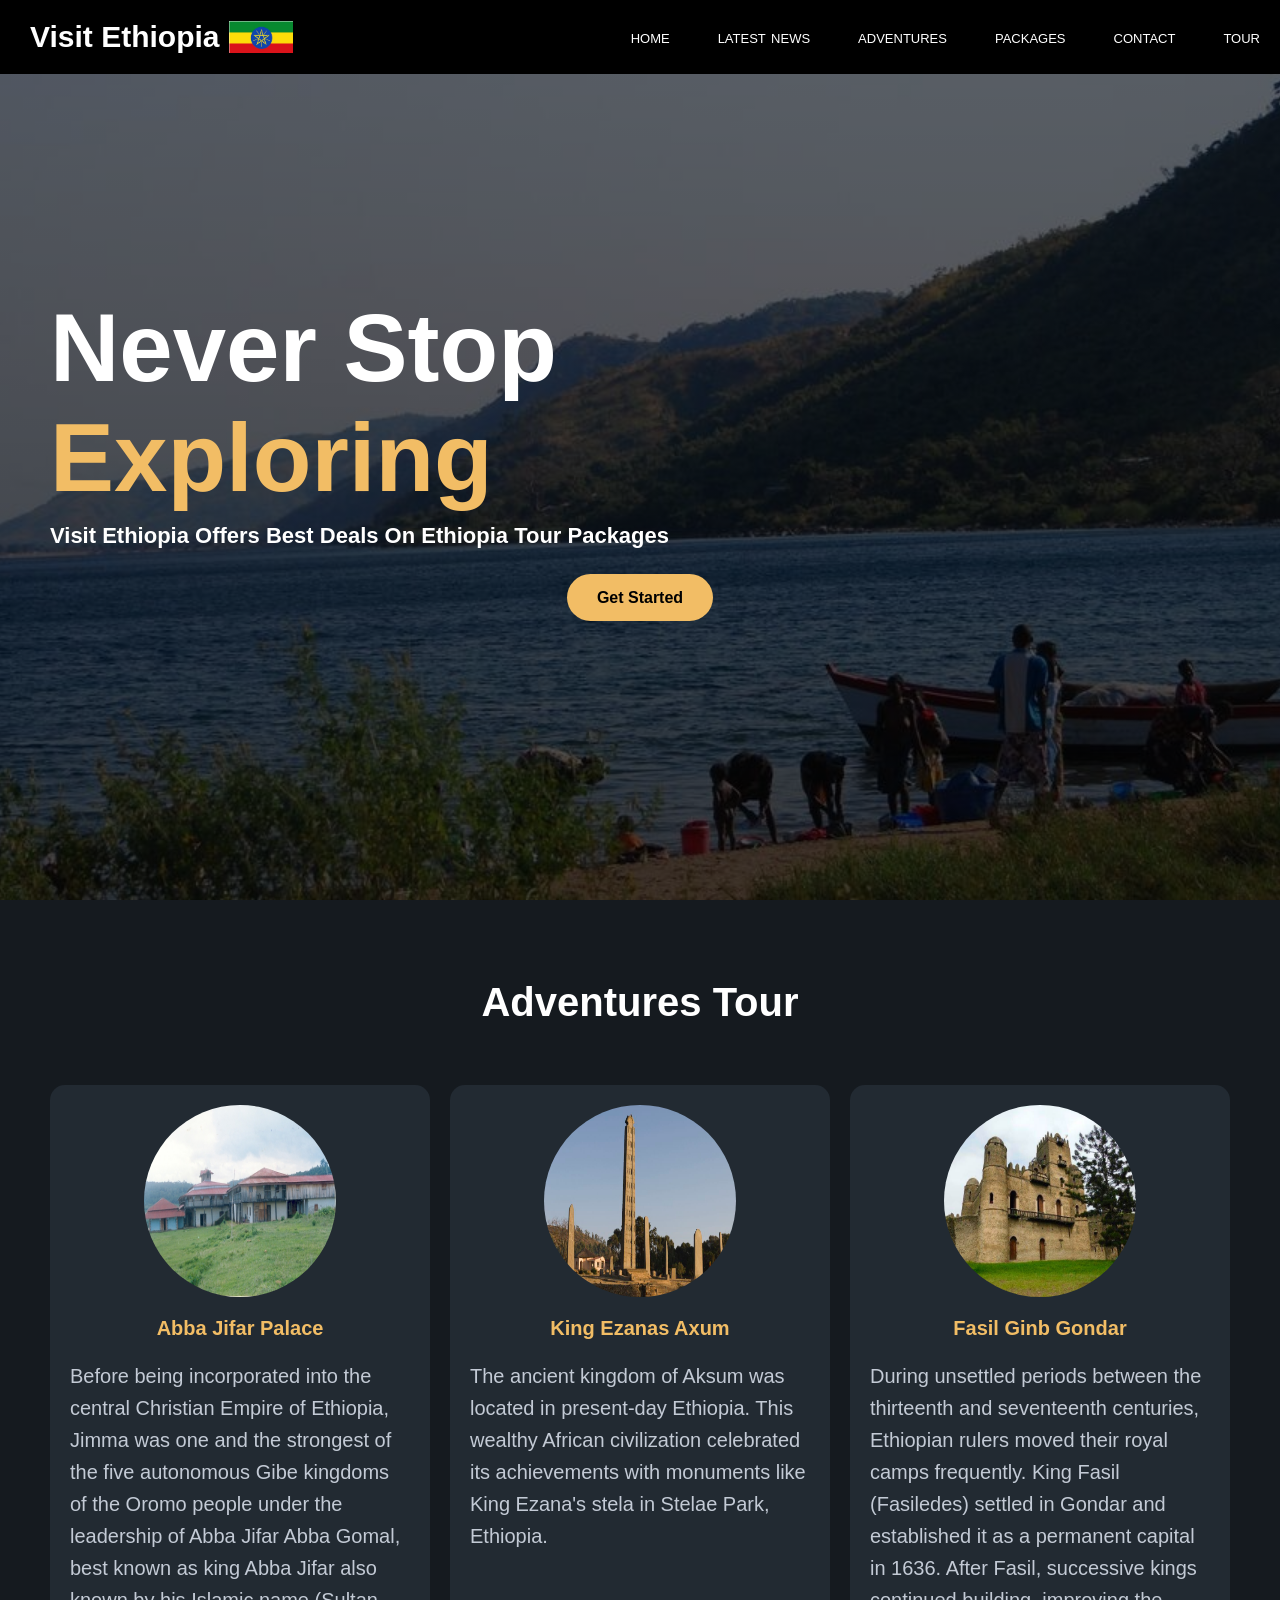
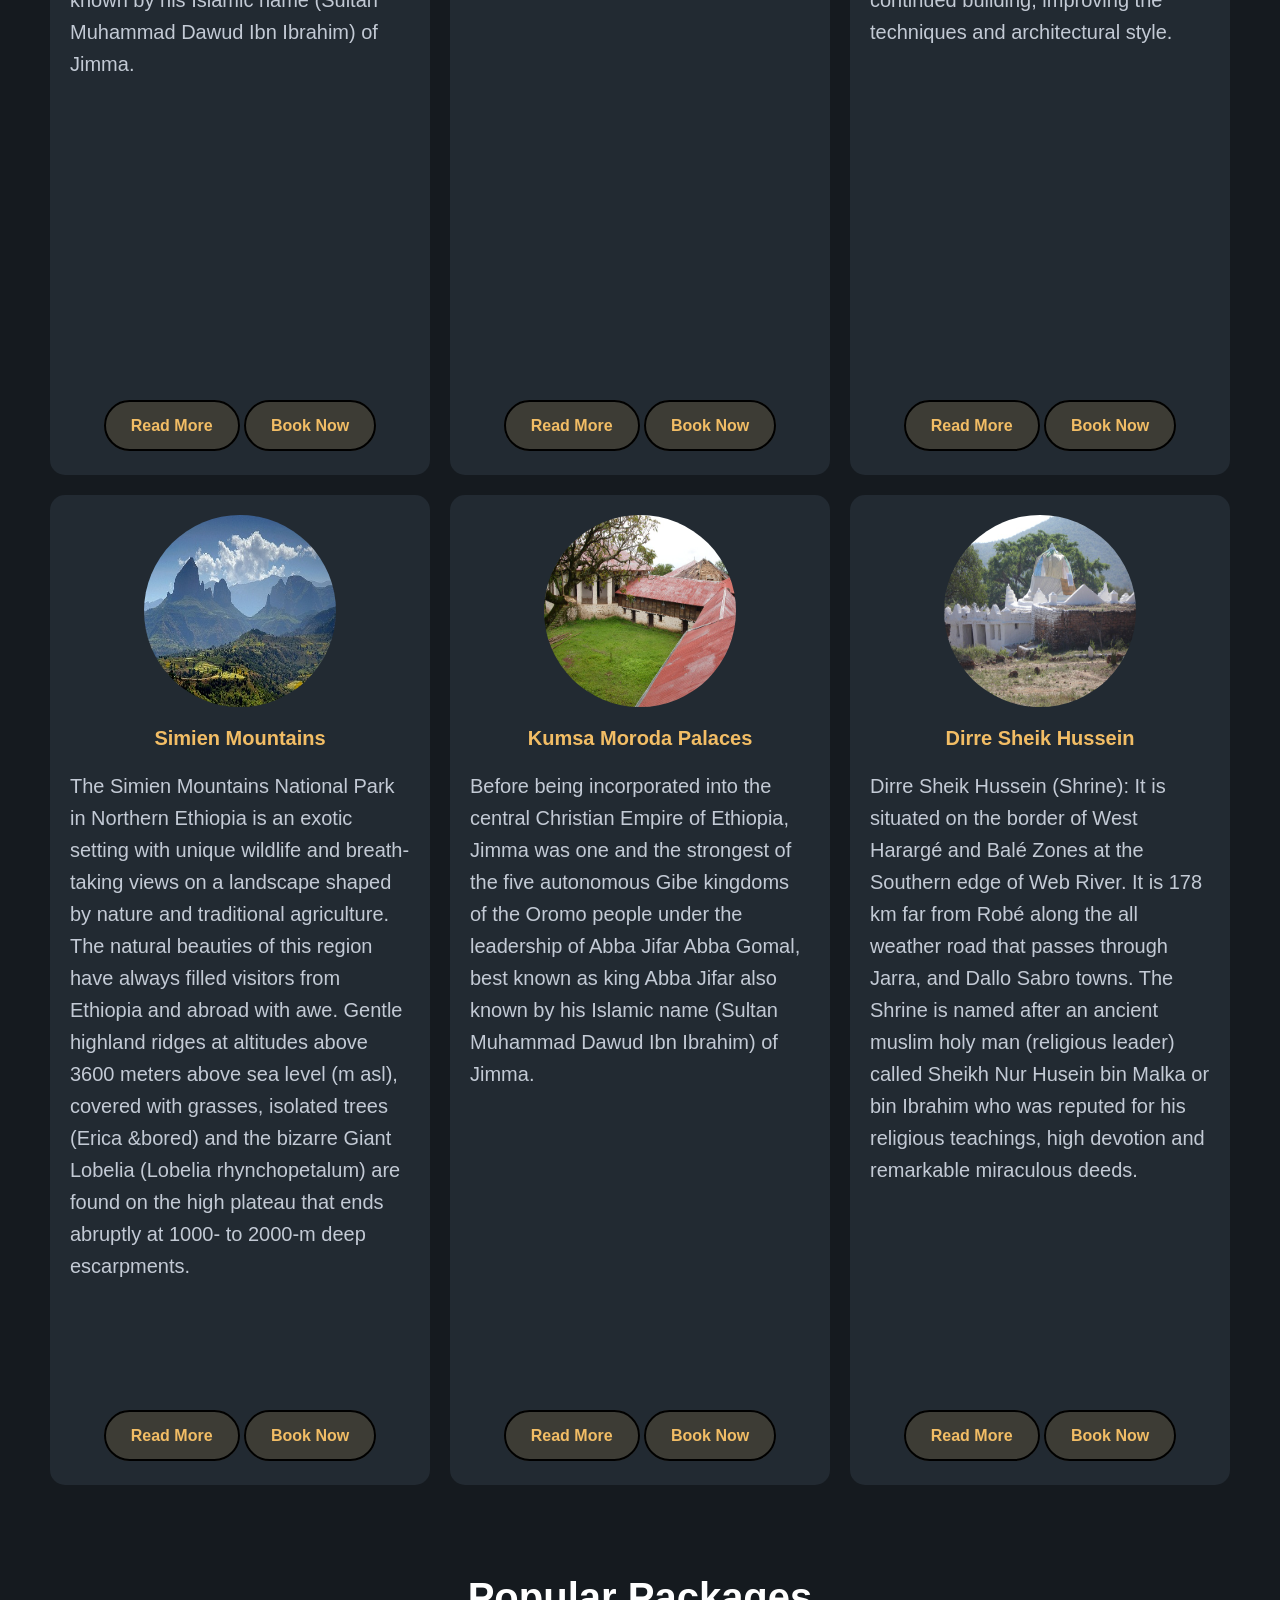
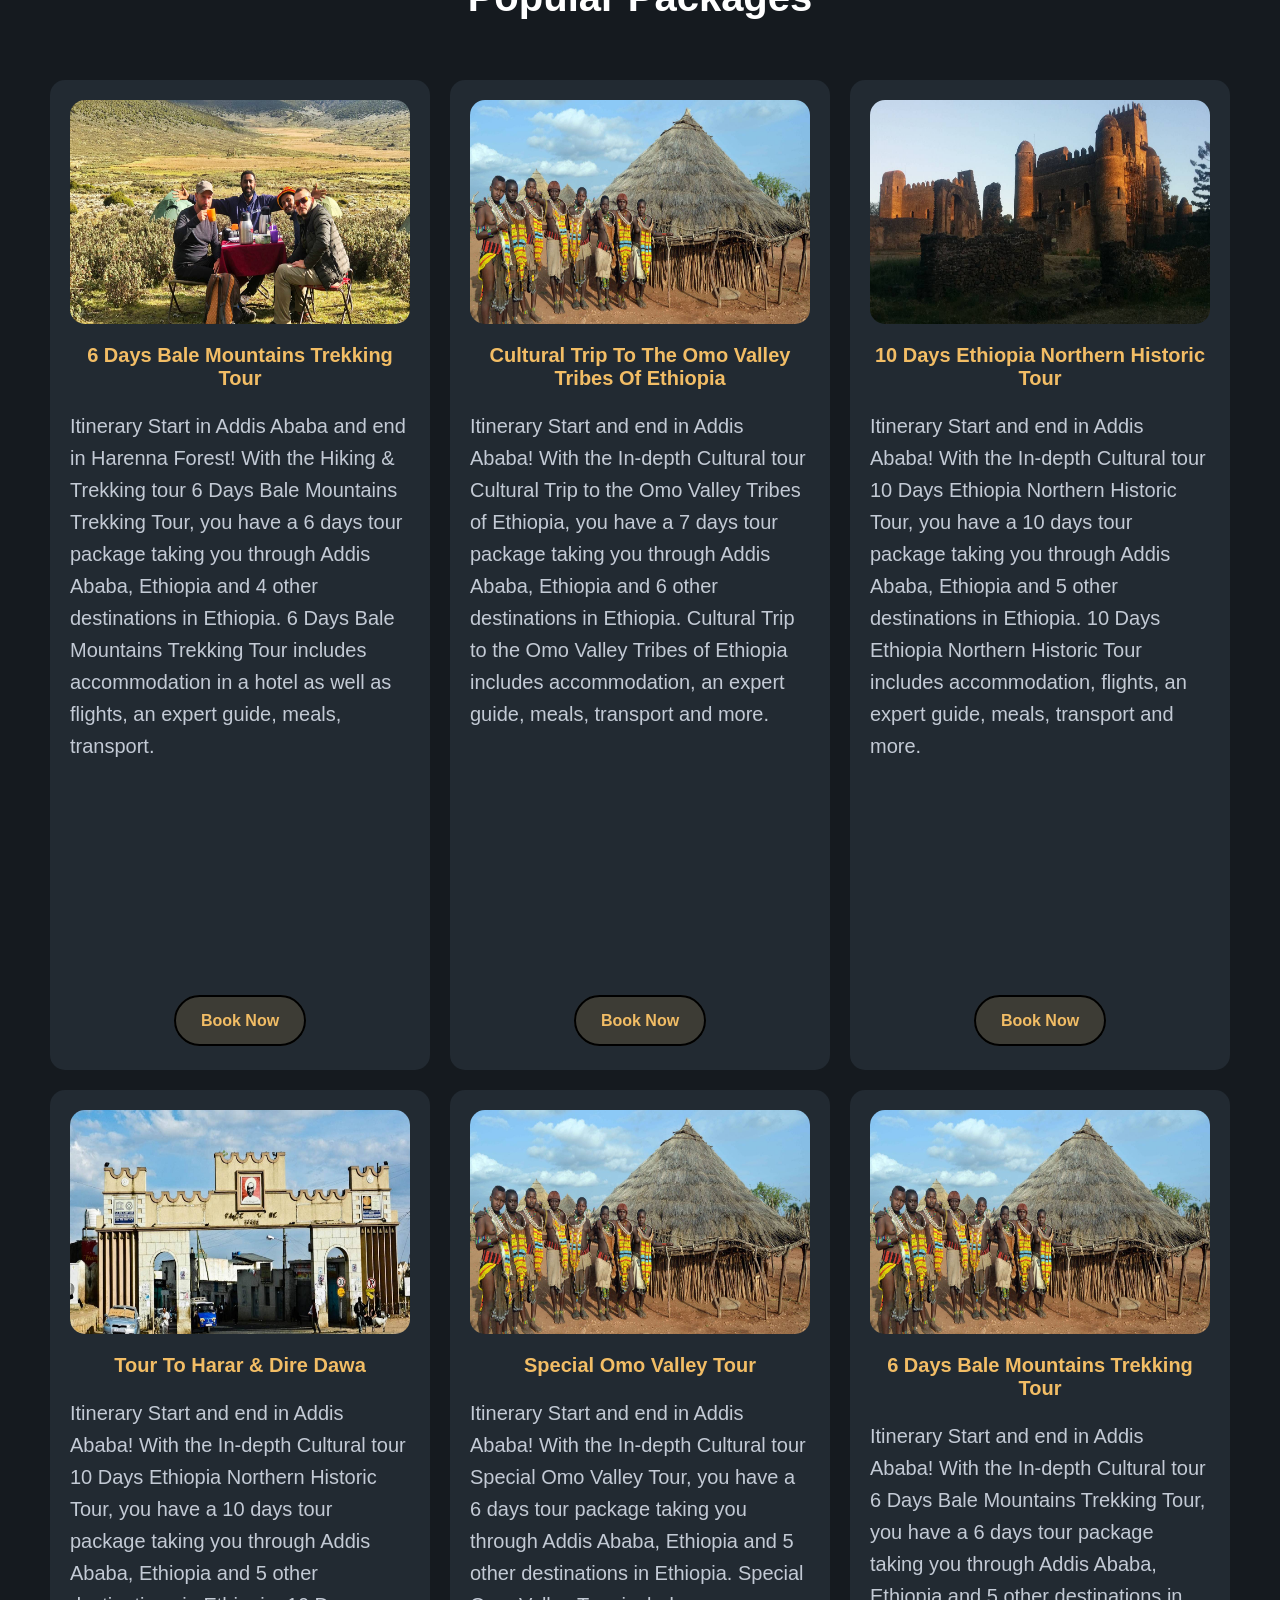
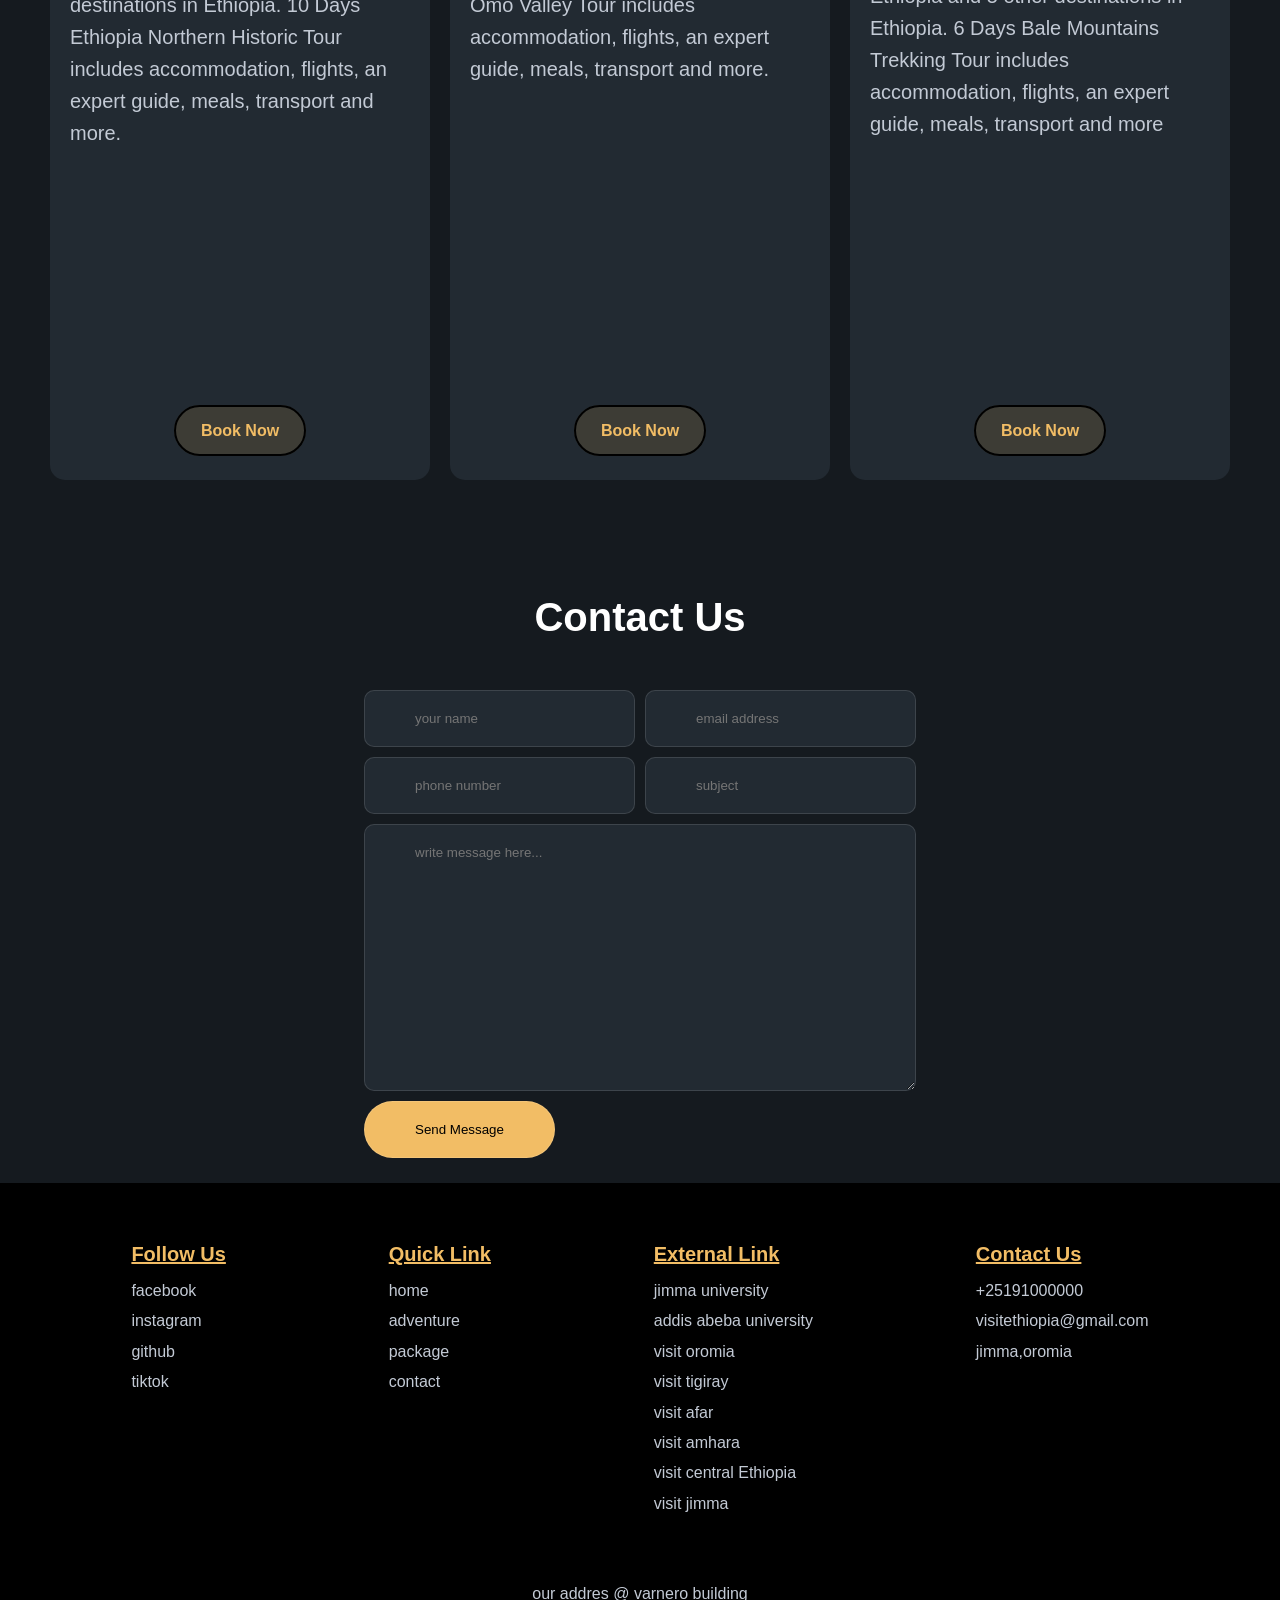
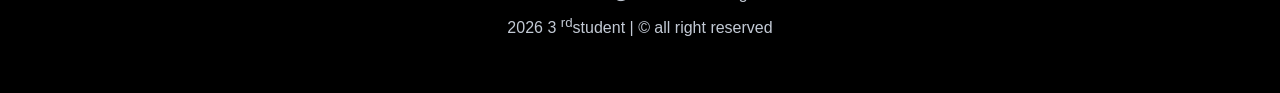
==== aset/html/index.html @ 9e22aeab "visit Ethiopia" ====
<!doctype htlogoml>
<html lang="en">
  <head>
    <meta charset="UTF-8" />
    <meta name="viewport" content="width=device-width, initial-scale=1.0" />
    <title>Visit Ethiopia</title>
    <link rel="stylesheet" href="/aset/css/style.css" />
  </head>
  <body>
    <header>
      <div class="logo">
        <a href="">Visit Ethiopia</a>
        <img src="/aset/image/logo.jpg" alt="" />
      </div>
      <div class="navigation">
        <ul>
          <li>
            <a href="">home</a>
          </li>
          <li>
            <a href="">latest news</a>
          </li>
          <li>
            <a href="">adventures</a>
          </li>
          <li>
            <a href="">packages</a>
          </li>
          <li>
            <a href="">contact</a>
          </li>
          <li>
            <a href="">tour</a>
          </li>
        </ul>
      </div>
    </header>
    <div class="main">
      <div class="description">
        <h1>
          Never Stop <br />
          <span>Exploring</span>
        </h1>
        <p>visit Ethiopia offers best deals on Ethiopia tour packages</p>
      </div>
      <div class="button">
        <a href="">Get Started</a>
      </div>
    </div>
    <div class="adventures-section">
      <div class="adventures-link">
        <a href="#">Adventures tour</a>
      </div>
      <div class="box-container">
        <div class="box">
          <div class="image-container">
            <img src="/aset/image/masaraa_abbaa_jifaar.jpg" alt="" />
          </div>
          <div class="title-container">
            <p>Abba jifar palace</p>
          </div>
          <div class="description-container">
            <p>
              Before being incorporated into the central Christian Empire of
              Ethiopia, Jimma was one and the strongest of the five autonomous
              Gibe kingdoms of the Oromo people under the leadership of Abba
              Jifar Abba Gomal, best known as king Abba Jifar also known by his
              Islamic name (Sultan Muhammad Dawud Ibn Ibrahim) of Jimma.
            </p>
          </div>
          <div class="button-container">
            <a href="">read more</a>
            <a href="">book now</a>
          </div>
        </div>
        <div class="box">
          <div class="image-container">
            <img src="/aset/image/king-ezanas-stela.jpg" alt="" />
          </div>
          <div class="title-container">
            <p>King Ezanas Axum</p>
          </div>
          <div class="description-container">
            <p>
              The ancient kingdom of Aksum was located in present-day Ethiopia.
              This wealthy African civilization celebrated its achievements with
              monuments like King Ezana's stela in Stelae Park, Ethiopia.
            </p>
          </div>
          <div class="button-container">
            <a href="">read more</a>
            <a href="">book now</a>
          </div>
        </div>
        <div class="box">
          <div class="image-container">
            <img
              src="/aset/image/fasil-ghebbi-royal-enclosure-gondar-3.jpg"
              alt=""
            />
          </div>
          <div class="title-container">
            <p>Fasil Ginb Gondar</p>
          </div>
          <div class="description-container">
            <p>
              During unsettled periods between the thirteenth and seventeenth
              centuries, Ethiopian rulers moved their royal camps frequently.
              King Fasil (Fasiledes) settled in Gondar and established it as a
              permanent capital in 1636. After Fasil, successive kings continued
              building, improving the techniques and architectural style.
            </p>
          </div>
          <div class="button-container">
            <a href="">read more</a>
            <a href="">book now</a>
          </div>
        </div>
      </div>
      <div class="box-container">
        <div class="box">
          <div class="image-container">
            <img src="/aset/image/simien-landscape-small.jpg" alt="" />
          </div>
          <div class="title-container">
            <p>Simien Mountains</p>
          </div>
          <div class="description-container">
            <p>
              The Simien Mountains National Park in Northern Ethiopia is an
              exotic setting with unique wildlife and breath-taking views on a
              landscape shaped by nature and traditional agriculture. The
              natural beauties of this region have always filled visitors from
              Ethiopia and abroad with awe. Gentle highland ridges at altitudes
              above 3600 meters above sea level (m asl), covered with grasses,
              isolated trees (Erica &bored) and the bizarre Giant Lobelia
              (Lobelia rhynchopetalum) are found on the high plateau that ends
              abruptly at 1000- to 2000-m deep escarpments.
            </p>
          </div>
          <div class="button-container">
            <a href="">read more</a>
            <a href="">book now</a>
          </div>
        </div>
        <div class="box">
          <div class="image-container">
            <img src="/aset/image/kumsa moroda.jpg" alt="" />
          </div>
          <div class="title-container">
            <p>Kumsa Moroda Palaces</p>
          </div>
          <div class="description-container">
            <p>
              Before being incorporated into the central Christian Empire of
              Ethiopia, Jimma was one and the strongest of the five autonomous
              Gibe kingdoms of the Oromo people under the leadership of Abba
              Jifar Abba Gomal, best known as king Abba Jifar also known by his
              Islamic name (Sultan Muhammad Dawud Ibn Ibrahim) of Jimma.
            </p>
          </div>
          <div class="button-container">
            <a href="">read more</a>
            <a href="">book now</a>
          </div>
        </div>
        <div class="box">
          <div class="image-container">
            <img src="/aset/image/Dirre sheik husen.jpg" alt="" />
          </div>
          <div class="title-container">
            <p>Dirre Sheik Hussein</p>
          </div>
          <div class="description-container">
            <p>
              Dirre Sheik Hussein (Shrine): It is situated on the border of West
              Harargé and Balé Zones at the Southern edge of Web River. It is
              178 km far from Robé along the all weather road that passes
              through Jarra, and Dallo Sabro towns. The Shrine is named after an
              ancient muslim holy man (religious leader) called Sheikh Nur
              Husein bin Malka or bin Ibrahim who was reputed for his religious
              teachings, high devotion and remarkable miraculous deeds.
            </p>
          </div>
          <div class="button-container">
            <a href="">read more</a>
            <a href="">book now</a>
          </div>
        </div>
      </div>
    </div>
    <div class="adventures-section">
      <div class="adventures-link">
        <a href="#">Popular Packages</a>
      </div>
      <div class="box-container">
        <div class="box">
          <div class="package-image-container">
            <img src="/aset/image/6 days.jpg" alt="" />
          </div>
          <div class="title-container">
            <p>6 Days Bale Mountains Trekking Tour</p>
          </div>
          <div class="description-container">
            <p>
              Itinerary Start in Addis Ababa and end in Harenna Forest! With the
              Hiking & Trekking tour 6 Days Bale Mountains Trekking Tour, you
              have a 6 days tour package taking you through Addis Ababa,
              Ethiopia and 4 other destinations in Ethiopia. 6 Days Bale
              Mountains Trekking Tour includes accommodation in a hotel as well
              as flights, an expert guide, meals, transport.
            </p>
          </div>
          <div class="button-container">
            <a href="">book now</a>
          </div>
        </div>
        <div class="box">
          <div class="package-image-container">
            <img src="/aset/image/omo valley (1).jpg" alt="" />
          </div>
          <div class="title-container">
            <p>Cultural Trip to the Omo Valley Tribes of Ethiopia</p>
          </div>
          <div class="description-container">
            <p>
              Itinerary Start and end in Addis Ababa! With the In-depth Cultural
              tour Cultural Trip to the Omo Valley Tribes of Ethiopia, you have
              a 7 days tour package taking you through Addis Ababa, Ethiopia and
              6 other destinations in Ethiopia. Cultural Trip to the Omo Valley
              Tribes of Ethiopia includes accommodation, an expert guide, meals,
              transport and more.
            </p>
          </div>
          <div class="button-container">
            <a href="">book now</a>
          </div>
        </div>
        <div class="box">
          <div class="package-image-container">
            <img src="/aset/image/ethio northern.jpg" alt="" />
          </div>
          <div class="title-container">
            <p>10 Days Ethiopia Northern Historic Tour</p>
          </div>
          <div class="description-container">
            <p>
              Itinerary Start and end in Addis Ababa! With the In-depth Cultural
              tour 10 Days Ethiopia Northern Historic Tour, you have a 10 days
              tour package taking you through Addis Ababa, Ethiopia and 5 other
              destinations in Ethiopia. 10 Days Ethiopia Northern Historic Tour
              includes accommodation, flights, an expert guide, meals, transport
              and more.
            </p>
          </div>
          <div class="button-container">
            <a href="">book now</a>
          </div>
        </div>
      </div>
      <div class="box-container">
        <div class="box">
          <div class="package-image-container">
            <img src="/aset/image/tour harari and diree.jpg" alt="" />
          </div>
          <div class="title-container">
            <p>Tour to Harar & Dire Dawa</p>
          </div>
          <div class="description-container">
            <p>
              Itinerary Start and end in Addis Ababa! With the In-depth Cultural
              tour 10 Days Ethiopia Northern Historic Tour, you have a 10 days
              tour package taking you through Addis Ababa, Ethiopia and 5 other
              destinations in Ethiopia. 10 Days Ethiopia Northern Historic Tour
              includes accommodation, flights, an expert guide, meals, transport
              and more.
            </p>
          </div>
          <div class="button-container">
            <a href="">book now</a>
          </div>
        </div>
        <div class="box">
          <div class="package-image-container">
            <img src="/aset/image/omo valley (1).jpg" alt="" />
          </div>
          <div class="title-container">
            <p>Special Omo Valley Tour</p>
          </div>
          <div class="description-container">
            <p>
              Itinerary Start and end in Addis Ababa! With the In-depth Cultural
              tour Special Omo Valley Tour, you have a 6 days tour package
              taking you through Addis Ababa, Ethiopia and 5 other destinations
              in Ethiopia. Special Omo Valley Tour includes accommodation,
              flights, an expert guide, meals, transport and more.
            </p>
          </div>
          <div class="button-container">
            <a href="">book now</a>
          </div>
        </div>
        <div class="box">
          <div class="package-image-container">
            <img src="/aset/image/omo valley (1).jpg" alt="" />
          </div>
          <div class="title-container">
            <p>6 Days Bale Mountains Trekking Tour</p>
          </div>
          <div class="description-container">
            <p>
              Itinerary Start and end in Addis Ababa! With the In-depth Cultural
              tour 6 Days Bale Mountains Trekking Tour, you have a 6 days tour
              package taking you through Addis Ababa, Ethiopia and 5 other
              destinations in Ethiopia. 6 Days Bale Mountains Trekking Tour
              includes accommodation, flights, an expert guide, meals, transport
              and more
            </p>
          </div>
          <div class="button-container">
            <a href="">book now</a>
          </div>
        </div>
      </div>
    </div>
    <div class="form-section">
      <div class="contact-container">
        <a href="">Contact Us</a>
      </div>
      <div class="form-container">
        <form action="">
          <div>
            <input
              class="name"
              type="text"
              name="fname"
              placeholder="your name"
            />
            <input
              class="email"
              type="email"
              name="email"
              placeholder="email address"
            />
          </div>
          <div>
            <input
              class="phone"
              type="tel"
              name="phone"
              placeholder="phone number"
            />
            <input
              class="subject"
              type="text"
              name="subject"
              placeholder="subject"
            />
          </div>
          <div>
            <textarea
              name="message"
              id="write message here..."
              rews="10"
              placeholder="write message here..."
              rows="15"
            ></textarea>
          </div>
          <div>
            <input class="submit" type="submit" value="send message" />
          </div>
        </form>
      </div>
    </div>
    <footer>
      <div class="footer-link-container">
        <div class="link-container">
          <h1>follow us</h1>
          <ul>
            <li><a href="">facebook</a></li>
            <li><a href="">instagram</a></li>
            <li><a href="">github</a></li>
            <li><a href="">tiktok</a></li>
          </ul>
        </div>
        <div class="link-container">
          <h1>quick link</h1>
          <ul>
            <li><a href="">home</a></li>
            <li><a href="">adventure</a></li>
            <li><a href="">package</a></li>
            <li><a href="">contact</a></li>
          </ul>
        </div>
        <div class="link-container">
          <h1>external link</h1>
          <ul>
            <li><a href="">jimma university</a></li>
            <li><a href="">addis abeba university</a></li>
            <li><a href="">visit oromia</a></li>
            <li><a href="">visit tigiray</a></li>
            <li><a href="">visit afar</a></li>
            <li><a href="">visit amhara</a></li>
            <li><a href="">visit central Ethiopia</a></li>
            <li><a href="">visit jimma</a></li>
          </ul>
        </div>
        <div class="link-container">
          <h1>contact us</h1>
          <ul>
            <li><a href="">+25191000000</a></li>
            <li><a href="">visitethiopia@gmail.com</a></li>
            <li><a href="">jimma,oromia</a></li>
          </ul>
        </div>
      </div>
      <div class="footer-address">
        <p>our addres @ varnero building</p>
        <p>2026 3 <sup>rd</sup>student | © all right reserved</p>
      </div>
    </footer>
  </body>
</html>
---- aset/css/style.css ----
* {
  margin: 0;
  padding: 0;
  box-sizing: border-box;
  font-family: Inter, sans-serif;
}
header {
  display: grid;
  grid-template-columns: 480px auto;
  align-items: center;
  background-color: black;
  color: white;
  padding: 20px;
  position: fixed;
  width: 100%;
}
.logo {
  display: flex;
  align-items: center;
  gap: 10px;
  margin-left: 10px;
}
.logo a {
  text-decoration: none;
  color: white;
  text-transform: capitalize;
  font-size: 30px;
  font-weight: 700;
}
.logo img {
  width: 4rem;
  height: 2rem;
}
.navigation ul {
  display: flex;
  justify-content: end;
  gap: 3rem;
}
.navigation ul li {
  list-style-type: none;
}
.navigation ul li a {
  text-decoration: none;
  color: white;
  font-variant: small-caps;
  font-size: 19px;
}
.navigation ul li:hover{
  color:rgb(242, 189, 101);
  background-color: rgba(226, 168, 75, 0.14);
}
.main {
  min-height: 100vh;
  background:
    linear-gradient(rgba(0, 0, 0, 0.58), rgba(0, 0, 0, 0.69)),
    url("/aset/image/bg.jpg");
  background-repeat: no-repeat;
  background-size: cover;
  background-position: center;
  display: flex;
  flex-direction: column;
  justify-content: center;
}
.main .description {
  padding-left: 50px;
  color: white;
}
.main .description h1 {
  font-size: 6rem;
  text-transform: capitalize;
}
.main .description h1 span {
  color: rgb(242, 189, 101);
}
.main .description p {
  margin-top: 10px;
  font-size: 22px;
  text-transform: capitalize;
  font-weight: 600;
}

.main .button {
  text-align: center;
  margin-top: 40px;
}
.main .button a {
  text-decoration: none;
  background-color: rgb(242, 189, 101);
  padding: 15px 30px;
  border-radius: 30px;
  color: black;
  font-weight: bold;
}
.main .button a:hover{
  background-color: rgb(243, 196, 121);
}
.box-container {
  display: flex;
  padding: 10px 50px;
  gap: 20px;
}
.box-container .box {
  display: flex;
  flex-direction: column;
  background-color: #222a32;
  padding: 20px;
  border-radius: 15px;
  height: 110vh;
  width: 30vw;
}
.image-container {
  display: flex;
  justify-content: center;
}
.image-container img {
  width: 12rem;
  height: 12rem;
  border-radius: 50%;
}
.adventures-section {
  background-color: #151a1f;
  color: white;
}
.adventures-link {
  text-align: center;
  padding: 80px 0 50px 0;
}
.adventures-link a {
  color: white;
  text-decoration: none;
  font-size: 40px;
  font-weight: 700;
  text-transform: capitalize;
}

.box .title-container {
  text-align: center;
  padding: 20px 0;
}
.box .title-container p {
  font-size: 20px;
  color: rgb(242, 189, 101);
  font-weight: 600;
  text-transform: capitalize;
}
.box .description-container p {
  line-height: 1.6;
  font-size: 20px;
  color: #c3cad5;
}
.button-container {
  text-align: center;
  margin: auto 0 20px;
}
.button-container a {
  text-decoration: none;
  background-color: rgba(226, 168, 75, 0.14);
  color: rgb(242, 189, 101);
  padding: 15px 25px;
  border-radius: 30px;
  border: 2px solid black;
  font-weight: bold;
  text-transform: capitalize;
}
.package-image-container img {
  width: 100%;
  height: 14rem;
  border-radius: 15px;
}
.form-container {
  display: flex;
  flex-direction: column;
  align-items: center;
}
.form-section {
  background-color: #151a1f;
  padding: 25px;
}
.contact-container {
  text-align: center;
  padding: 80px 0 50px 0;
}
.contact-container a {
  color: white;
  text-decoration: none;
  font-size: 40px;
  font-weight: 700;
  text-transform: capitalize;
}
.form-container form {
  display: flex;
  flex-direction: column;
  gap: 10px;
}
.form-container form div {
  display: flex;
  gap: 10px;
}
.form-container input,
textarea {
  color: #c3cad5;
  background-color: #222a32;
  padding: 20px 50px;
  border-radius: 10px;
  border: 1px solid rgba(255, 255, 255, 0.12);
}
.form-container textarea {
  width: 100%;
}
.form-container .submit {
  background-color: rgb(242, 189, 101);
  color: black;
  border-radius: 30px;
  text-transform: capitalize;
}
footer {
  background-color: black;
  padding: 50px;
  display: flex;
  flex-direction: column;
  gap: 60px;
}
.footer-link-container {
  display: flex;
  justify-content: space-around;
}
.footer-link-container h1 {
  color: rgb(242, 189, 101);
  text-transform: capitalize;
  text-decoration: underline;
  font-size: 20px;
  padding: 10px 0;
}
.footer-link-container .link-container ul li {
  list-style-type: none;
  line-height: 1.9;
}
.footer-link-container .link-container ul li a {
  text-decoration: none;
  color: #c3cad5;
}
.footer-address {
  text-align: center;
  color: #c3cad5;
  line-height: 1.9;
}
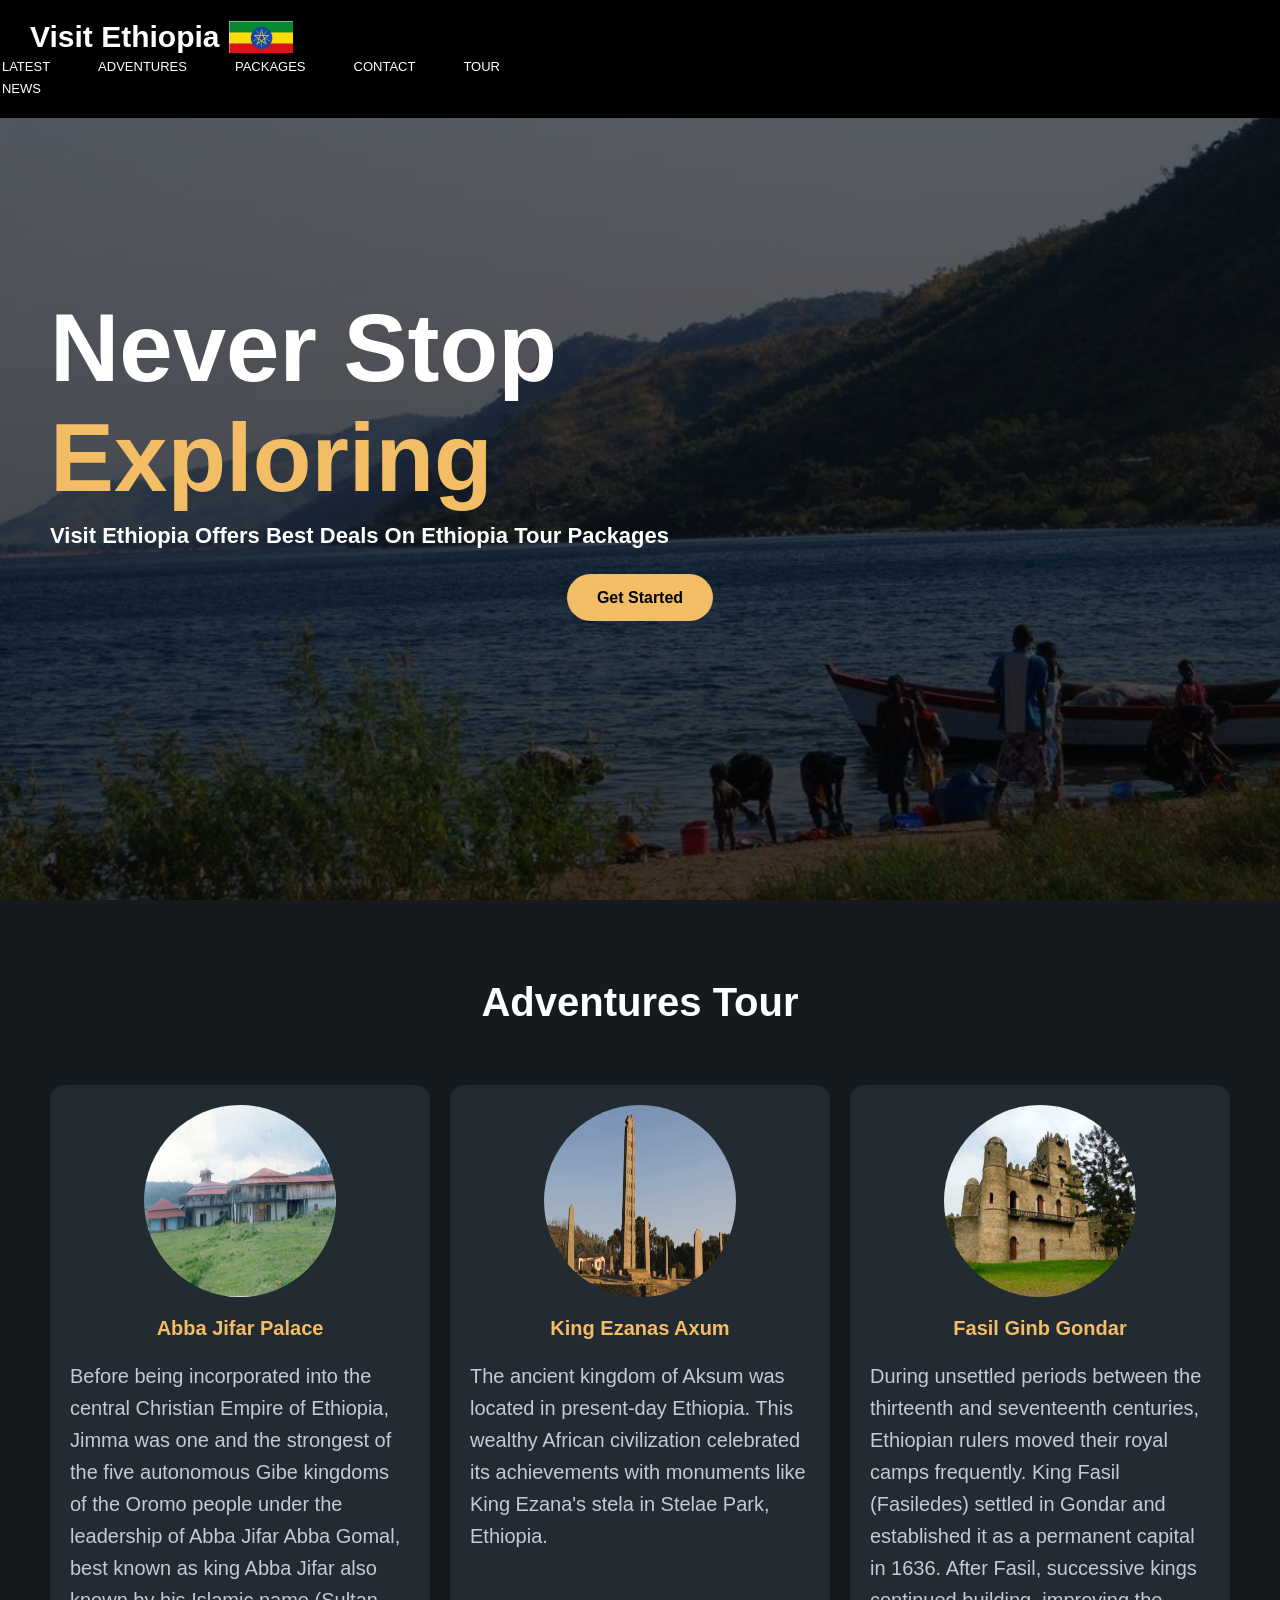
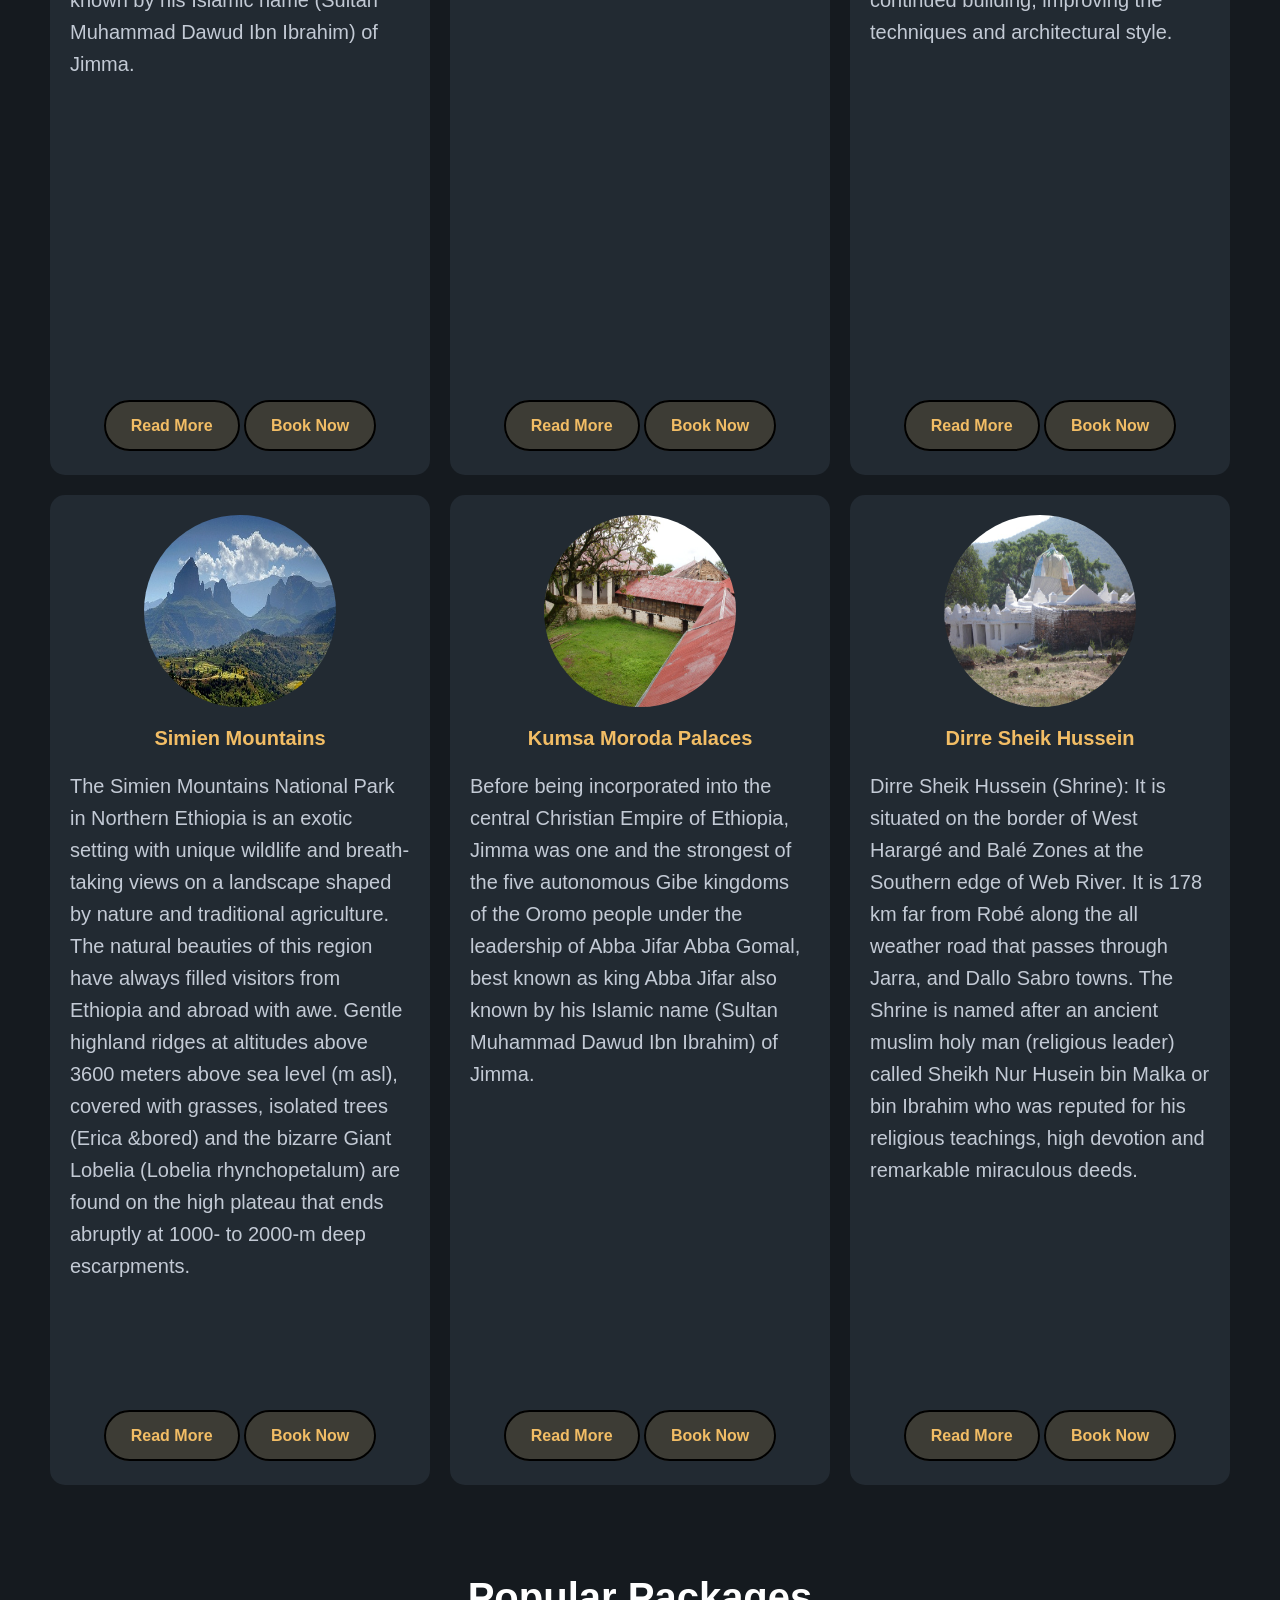
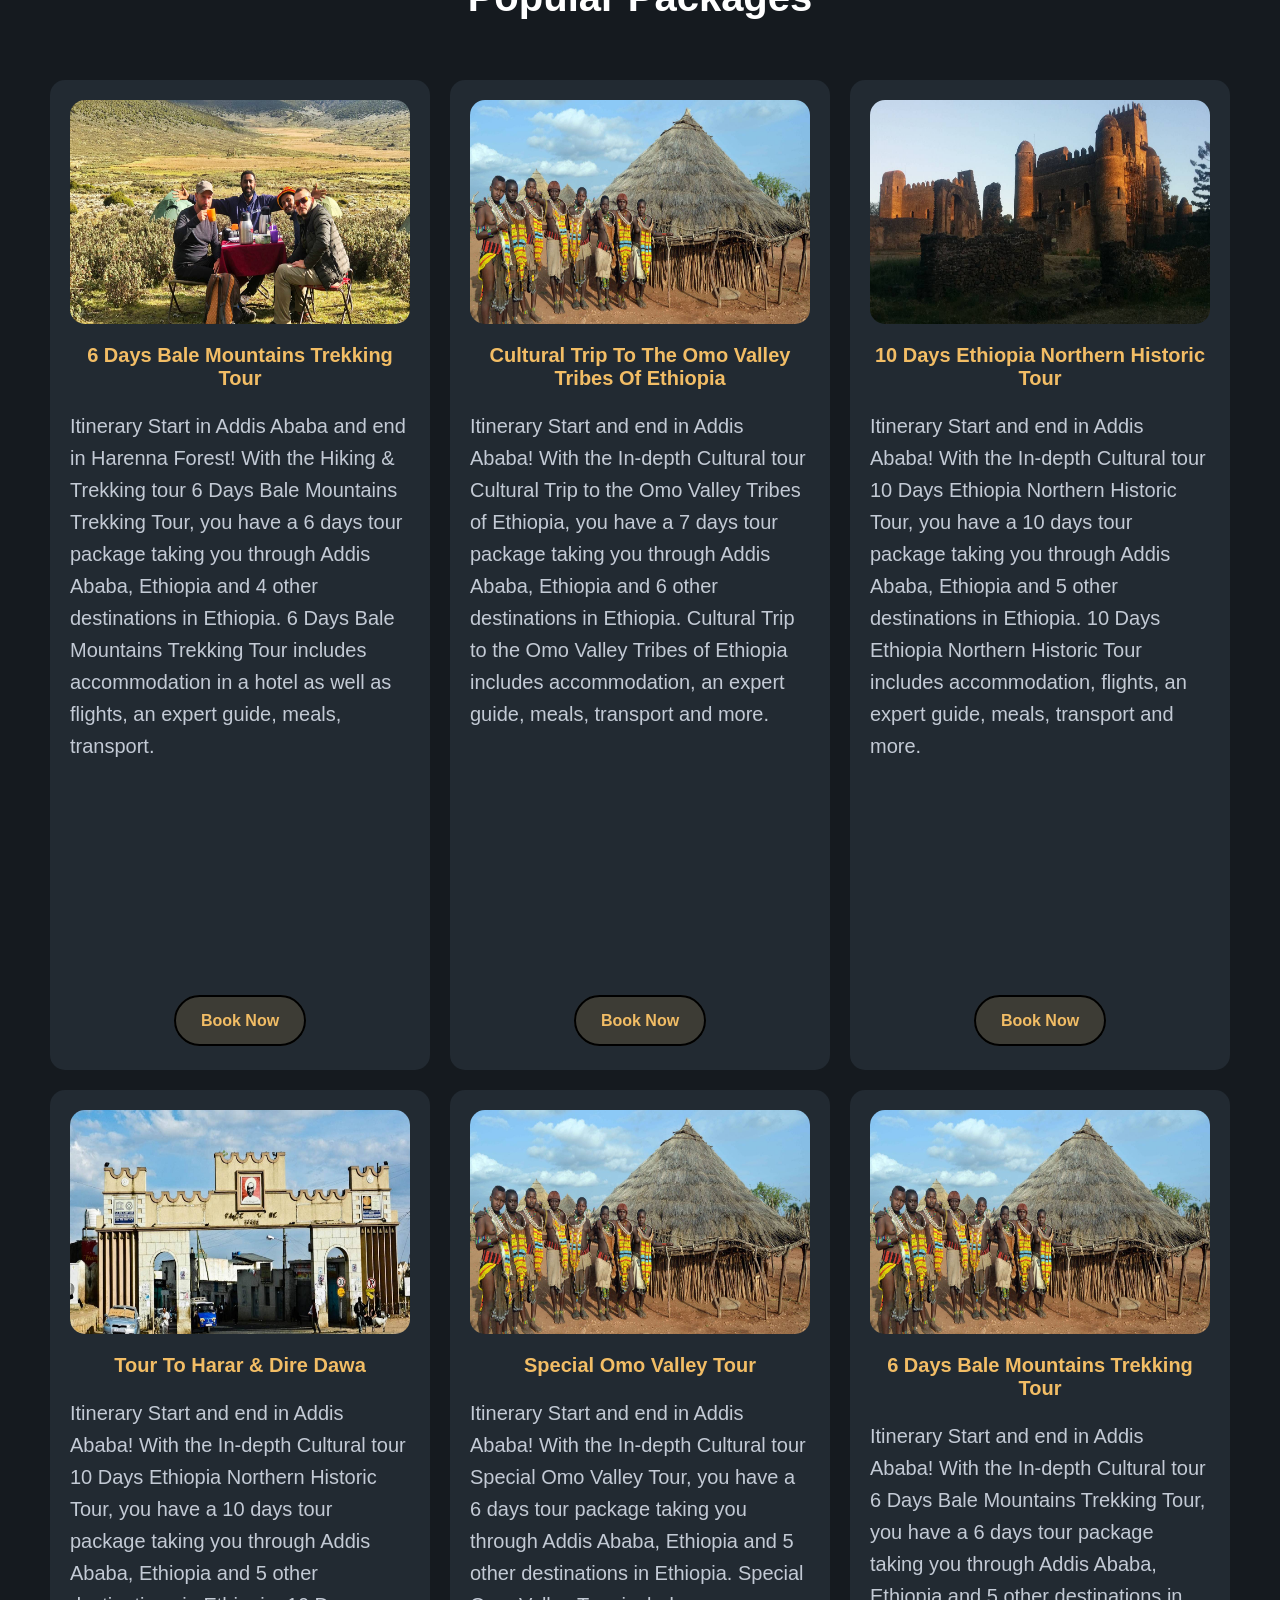
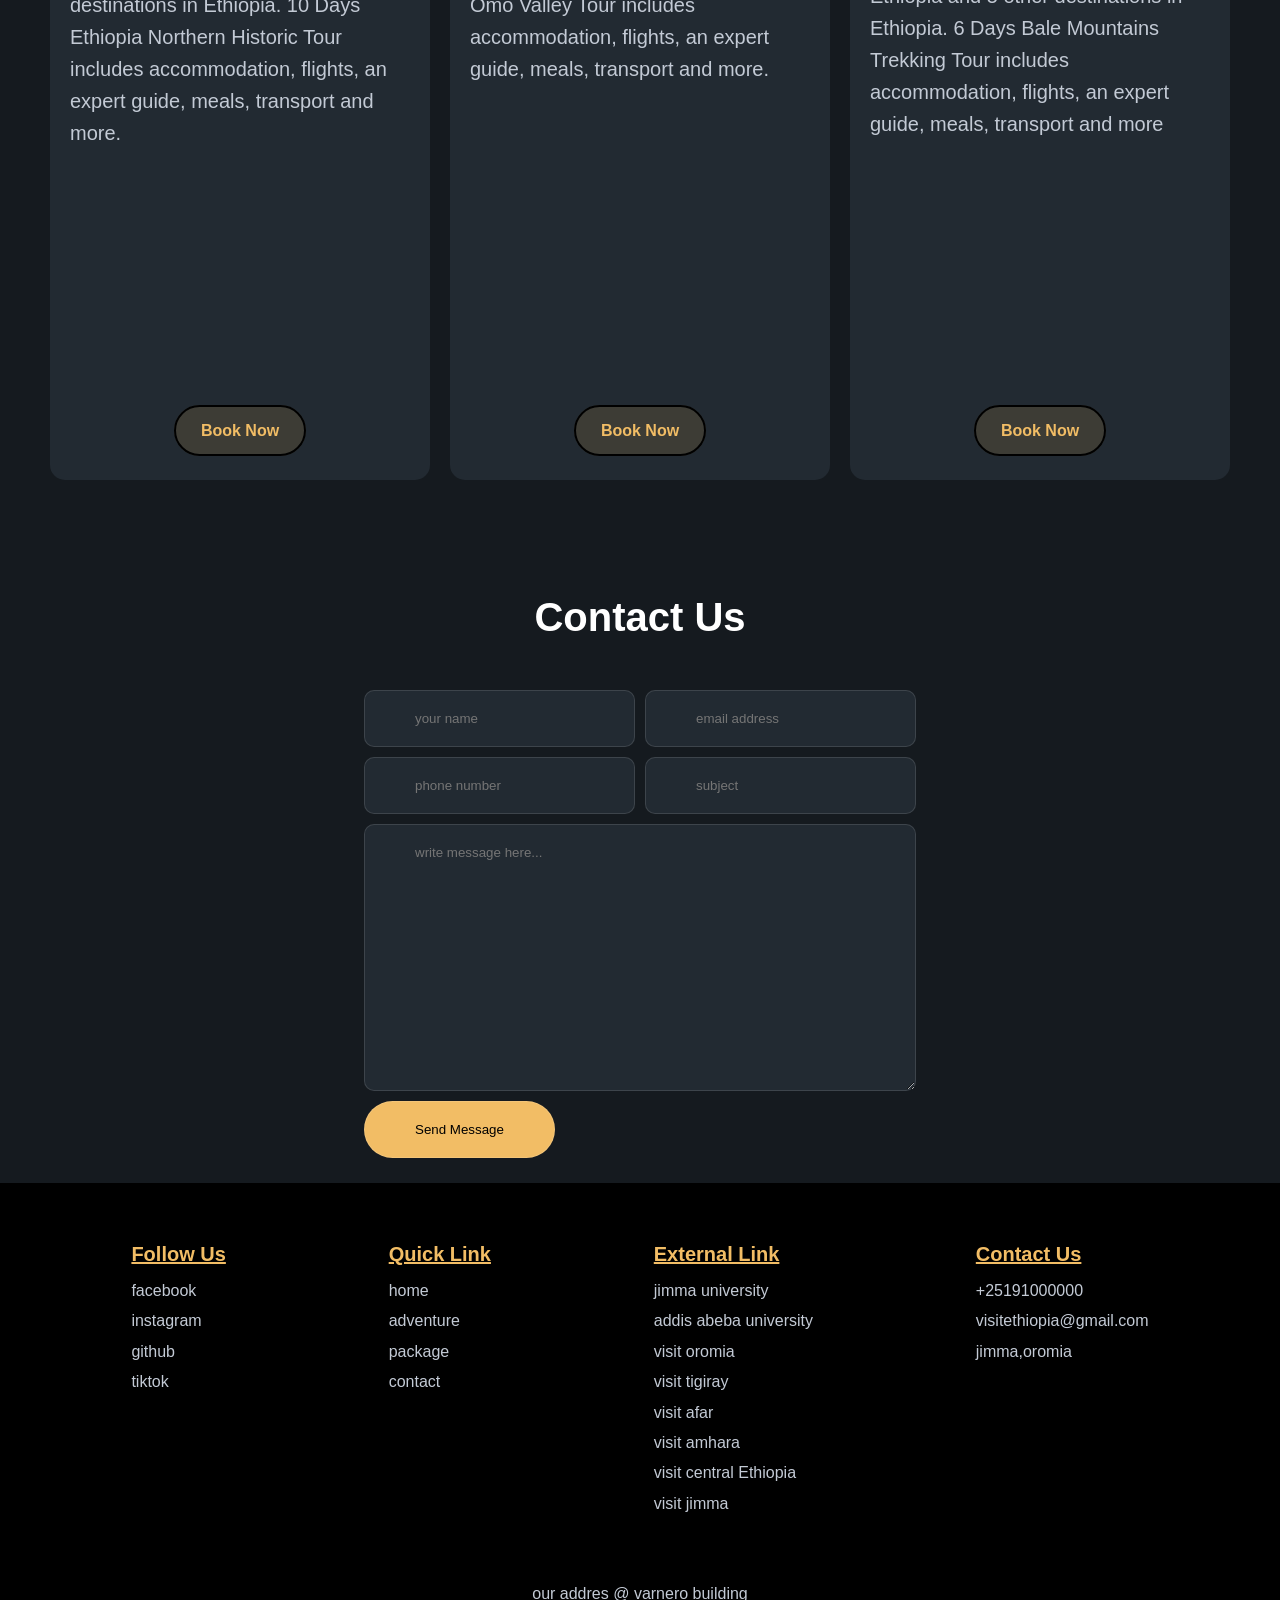
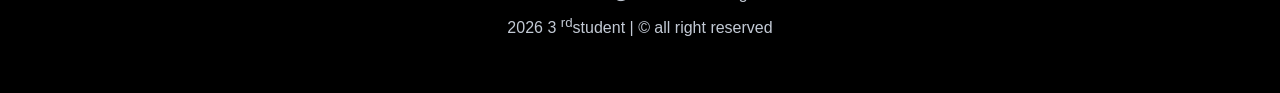
==== commit 2c3f1027: "version_3" ====
--- a/aset/html/index.html
+++ b/aset/html/index.html
@@ -12,6 +12,12 @@
         <a href="">Visit Ethiopia</a>
         <img src="/aset/image/logo.jpg" alt="" />
       </div>
+      <div class="menubar">
+        <span></span>
+        <span></span>
+        <span></span>
+      </div>
+      
       <div class="navigation">
         <ul>
           <li>
--- a/aset/css/style.css
+++ b/aset/css/style.css
@@ -31,6 +31,9 @@
   width: 4rem;
   height: 2rem;
 }
+.menubar{
+  
+}
 .navigation ul {
   display: flex;
   justify-content: end;
@@ -45,7 +48,7 @@
   font-variant: small-caps;
   font-size: 19px;
 }
-.navigation ul li:hover{
+.navigation ul li a:hover{
   color:rgb(242, 189, 101);
   background-color: rgba(226, 168, 75, 0.14);
 }
@@ -59,8 +62,8 @@
   background-position: center;
   display: flex;
   flex-direction: column;
-  justify-content: center;
-}
+   justify-content: center;
+} 
 .main .description {
   padding-left: 50px;
   color: white;
@@ -167,15 +170,16 @@
   height: 14rem;
   border-radius: 15px;
 }
-.form-container {
-  display: flex;
-  flex-direction: column;
-  align-items: center;
-}
 .form-section {
   background-color: #151a1f;
   padding: 25px;
 }
+.form-container {
+  display: flex;
+  flex-direction: column;
+  align-items: center;
+}
+
 .contact-container {
   text-align: center;
   padding: 80px 0 50px 0;
@@ -244,3 +248,265 @@
   color: #c3cad5;
   line-height: 1.9;
 }
+@media screen and (max-width: 1024px) {
+
+    header {
+        display: flex;
+        flex-direction: column;
+        gap: 20px;
+        padding: 15px;
+    }
+
+    .logo {
+        justify-content: center;
+        margin-left: 0;
+    }
+
+    .navigation ul {
+        justify-content: center;
+        flex-wrap: wrap;
+        gap: 5px;
+    }
+
+    .navigation ul li a {
+        font-size: 16px;
+        padding: 8px 12px;
+    }
+
+    .main {
+        padding-top: 150px;
+        padding-bottom: 50px;
+    }
+
+    .main .descripton {
+        padding: 0 30px;
+    }
+
+    .main .descripton h1 {
+        font-size: 3.5rem;
+    }
+
+    .main .descripton p {
+        font-size: 18px;
+    }
+
+    .box-container {
+        flex-wrap: wrap;
+        justify-content: center;
+        padding: 10px 25px;
+    }
+
+    .box-container .box {
+        width: 48%;
+        height: auto;
+        min-height: 600px;
+    }
+
+    .box-container .box .button-container {
+        margin-top: 30px;
+
+    }
+
+    .box-container .box .button-container a {
+        margin-top: 10px;
+        display: inline-block;
+        flex-wrap: wrap;
+    }
+
+    .form-container form {
+        width: 80%;
+        max-width: 650px;
+    }
+
+    .form-container form div {
+        width: 90%;
+    }
+
+    .form-section .form-container input:not(.submit) {
+        min-width: 0;
+        width: 50%;
+    }
+
+    .form-section .form-container textarea {
+        width: 100%;
+    }
+
+    .footer-link-container {
+        flex-wrap: wrap;
+        justify-content: space-between;
+        gap: 30px;
+    }
+
+    .footer-link-container .link-container {
+        width: 45%;
+    }
+}
+
+@media screen and (max-width: 600px) {
+
+    header {
+        display: flex;
+        flex-direction: column;
+        padding: 15px 10px;
+        gap: 15px;
+    }
+
+    .logo {
+        justify-content: center;
+        gap: 8px;
+    }
+
+    .logo a {
+        font-size: 22px;
+    }
+
+    .logo img {
+        width: 3.5rem;
+        height: 2rem;
+    }
+
+    .navigation ul {
+        justify-content: center;
+        gap: 8px 2px;
+    }
+
+    .navigation ul li a {
+        font-size: 14px;
+        padding: 7px 9px;
+    }
+
+    .main {
+        min-height: 80vh;
+        padding: 50px 0;
+        background-position: center;
+    }
+
+    .main .descripton {
+        text-align: center;
+    }
+
+    .main .descripton h1 {
+        font-size: 3rem;
+    }
+
+    .main .descripton p {
+        font-size: 16px;
+        line-height: 1.6;
+    }
+
+    .main .button {
+        margin-top: 30px;
+    }
+
+    .main .button a {
+        display: inline-block;
+        padding: 12px 25px;
+    }
+
+    .advetures-section .adveture-link,
+    .contact-container {
+        padding: 50px 15px 30px;
+    }
+
+    .advetures-section .adveture-link a,
+    .contact-container a {
+        font-size: 30px;
+    }
+
+    .box-container {
+        flex-direction: column;
+        align-items: center;
+        padding: 10px 15px 30px;
+        gap: 25px;
+        margin-right: 30px;
+    }
+
+    .box-container .box {
+        width: 100%;
+        max-width: 450px;
+        height: auto;
+        min-height: 0;
+        padding: 20px;
+    }
+
+    .advetures-section .box-container .box .image-container img {
+        width: 11rem;
+        height: 11rem;
+        object-fit: cover;
+    }
+
+    .package-image-container img {
+        width: 100%;
+        height: 200px;
+        object-fit: cover;
+    }
+
+    .advetures-section .box-container .box .title-container p {
+        font-size: 19px;
+    }
+
+    .advetures-section .box-container .box .description-container p {
+        font-size: 15px;
+        line-height: 1.7;
+    }
+
+    .advetures-section .box-container .box .button-container {
+        display: flex;
+        flex-wrap: wrap;
+        justify-content: center;
+        gap: 12px;
+        margin: 30px 0 10px;
+    }
+
+    .advetures-section .box-container .box .button-container a {
+        padding: 12px 18px;
+        font-size: 14px;
+    }
+
+    .form-section {
+        padding: 15px;
+    }
+
+    .form-section .form-container {
+        width: 100%;
+    }
+
+    .form-container form {
+        width: 100%;
+        gap: 15px;
+    }
+  .form-container form div {
+        flex-direction: column;
+        gap: 12px;
+    }
+
+    .form-section .form-container input:not(.submit),
+    .form-section .form-container textarea {
+        width: 100%;
+        min-width: 0;
+        padding: 15px;
+        font-size: 15px;
+    }
+
+    .form-section .form-container textarea {
+        resize: vertical;
+    }
+
+    .form-section .form-container .submit {
+        padding: 15px;
+        display: inline-block;
+        cursor: pointer;
+    }
+
+    .footer {
+        padding: 35px 20px;
+        gap: 30px;
+    }
+
+    .footer-link-container {
+        display: flex;
+        flex-direction: column;
+        justify-content: center;
+        gap: 25px;
+    }
+}
